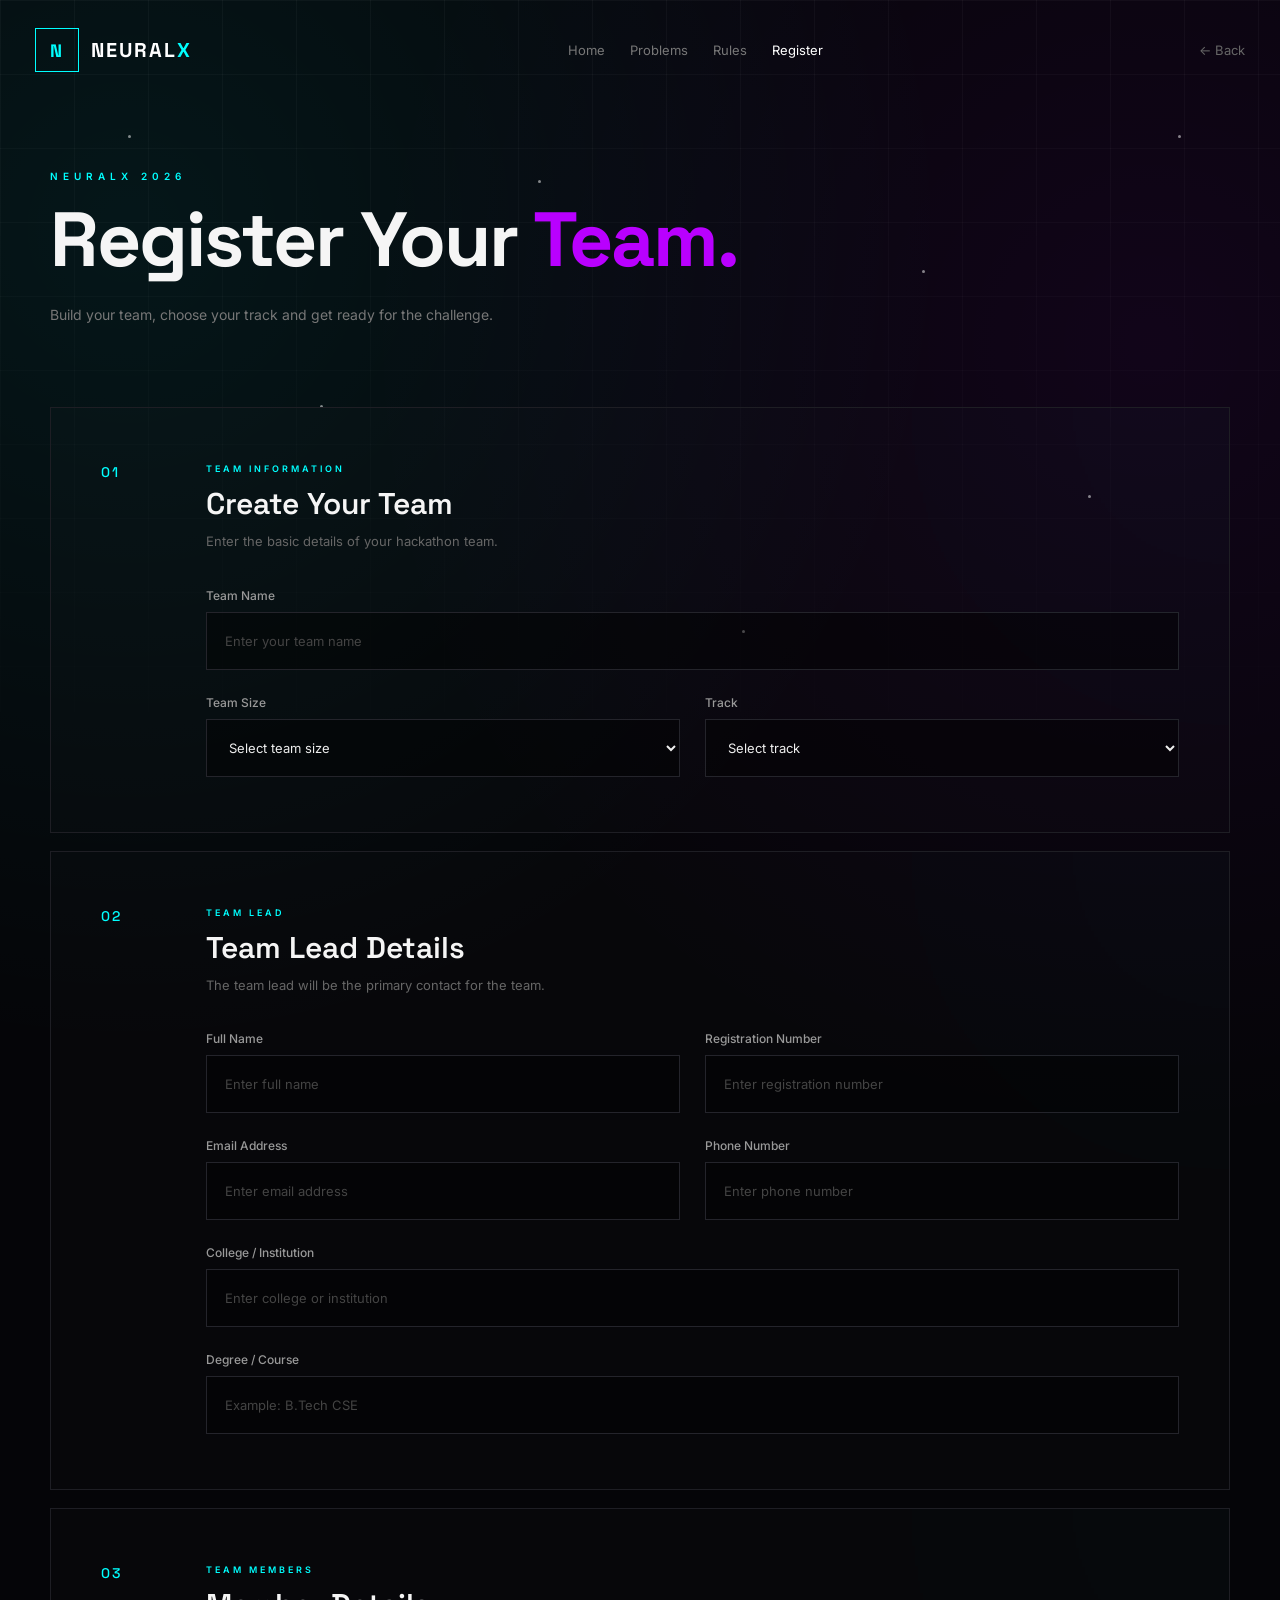
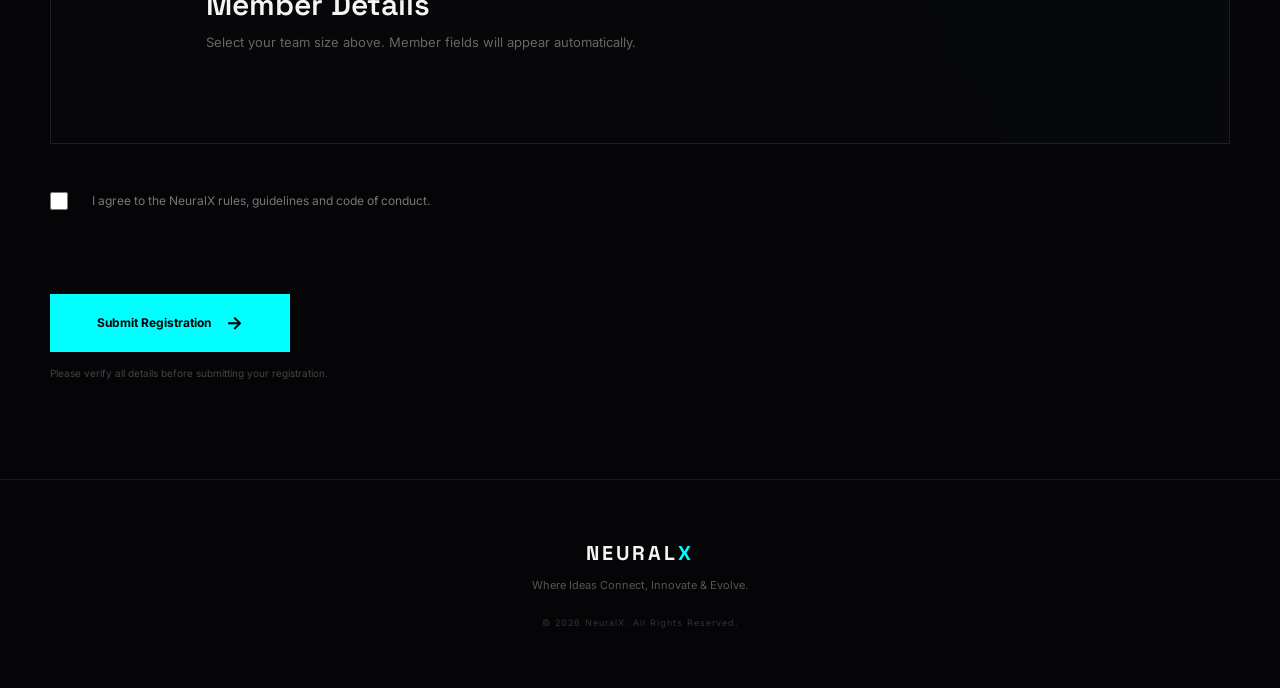
==== pages/register.html @ ec0c3414 "Deploy NeuralX" ====
<!DOCTYPE html>
<html lang="en">

<head>

    <meta charset="UTF-8">

    <meta
        name="viewport"
        content="width=device-width, initial-scale=1.0"
    >

    <title>
        Register | NeuralX
    </title>


    <link
        rel="stylesheet"
        href="../css/register.css"
    >


    <link
        href="https://fonts.googleapis.com/css2?family=Inter:wght@400;500;600;700;800&family=Space+Grotesk:wght@400;500;600;700&display=swap"
        rel="stylesheet"
    >

</head>


<body>


    <!-- ============================= -->
    <!-- BACKGROUND -->
    <!-- ============================= -->

    <div class="background-grid"></div>


    <div class="particles">

        <span></span>
        <span></span>
        <span></span>
        <span></span>
        <span></span>
        <span></span>
        <span></span>

    </div>



    <!-- ============================= -->
    <!-- NAVBAR -->
    <!-- ============================= -->

    <header class="navbar">


        <a
            href="../index.html"
            class="logo"
        >

            <span class="logo-symbol">
                N
            </span>


            <span>
                NEURAL<span>X</span>
            </span>

        </a>


        <nav>

            <a href="../index.html">
                Home
            </a>

            <a href="problems.html">
                Problems
            </a>

            <a href="rules.html">
                Rules
            </a>

            <a
                href="register.html"
                class="active"
            >
                Register
            </a>

        </nav>


        <a
            href="../index.html"
            class="back-button"
        >
            ← Back
        </a>

    </header>



    <!-- ============================= -->
    <!-- HEADER -->
    <!-- ============================= -->

    <section class="register-header">


        <span class="section-label">
            NEURALX 2026
        </span>


        <h1>

            Register Your
            <span>Team.</span>

        </h1>


        <p>

            Build your team, choose your track
            and get ready for the challenge.

        </p>

    </section>



    <!-- ============================= -->
    <!-- REGISTRATION FORM -->
    <!-- ============================= -->

    <main class="registration-container">


        <form
            id="registrationForm"
        >


            <!-- ============================= -->
            <!-- TEAM INFORMATION -->
            <!-- ============================= -->

            <section class="form-section">


                <div class="section-number">
                    01
                </div>


                <div class="form-section-content">


                    <span class="form-label">
                        TEAM INFORMATION
                    </span>


                    <h2>
                        Create Your Team
                    </h2>


                    <p class="section-description">
                        Enter the basic details of your
                        hackathon team.
                    </p>



                    <div class="form-grid">


                        <!-- TEAM NAME -->

                        <div class="form-group full-width">

                            <label for="teamName">
                                Team Name
                            </label>

                            <input
                                type="text"
                                id="teamName"
                                name="teamName"
                                placeholder="Enter your team name"
                                required
                            >

                        </div>



                        <!-- TEAM SIZE -->

                        <div class="form-group">

                            <label for="teamSize">
                                Team Size
                            </label>

                            <select
                                id="teamSize"
                                name="teamSize"
                                required
                            >

                                <option value="">
                                    Select team size
                                </option>

                                <option value="2">
                                    2 Members
                                </option>

                                <option value="3">
                                    3 Members
                                </option>

                                <option value="4">
                                    4 Members
                                </option>

                            </select>

                        </div>



                        <!-- TRACK -->

                        <div class="form-group">

                            <label for="track">
                                Track
                            </label>

                            <select
                                id="track"
                                name="track"
                                required
                            >

                                <option value="">
                                    Select track
                                </option>

                                <option value="AI">
                                    Artificial Intelligence
                                </option>

                                <option value="Full Stack">
                                    Full Stack
                                </option>

                                <option value="Cybersecurity">
                                    Cybersecurity
                                </option>

                            </select>

                        </div>


                    </div>


                </div>

            </section>



            <!-- ============================= -->
            <!-- TEAM LEAD -->
            <!-- ============================= -->

            <section class="form-section">


                <div class="section-number">
                    02
                </div>


                <div class="form-section-content">


                    <span class="form-label">
                        TEAM LEAD
                    </span>


                    <h2>
                        Team Lead Details
                    </h2>


                    <p class="section-description">
                        The team lead will be the primary
                        contact for the team.
                    </p>



                    <div class="form-grid">


                        <!-- NAME -->

                        <div class="form-group">

                            <label for="leadName">
                                Full Name
                            </label>

                            <input
                                type="text"
                                id="leadName"
                                name="leadName"
                                placeholder="Enter full name"
                                required
                            >

                        </div>



                        <!-- REGISTRATION NUMBER -->

                        <div class="form-group">

                            <label for="regNo">
                                Registration Number
                            </label>

                            <input
                                type="text"
                                id="regNo"
                                name="regNo"
                                placeholder="Enter registration number"
                                required
                            >

                        </div>



                        <!-- EMAIL -->

                        <div class="form-group">

                            <label for="leadEmail">
                                Email Address
                            </label>

                            <input
                                type="email"
                                id="leadEmail"
                                name="leadEmail"
                                placeholder="Enter email address"
                                required
                            >

                        </div>



                        <!-- PHONE -->

                        <div class="form-group">

                            <label for="leadPhone">
                                Phone Number
                            </label>

                            <input
                                type="tel"
                                id="leadPhone"
                                name="leadPhone"
                                placeholder="Enter phone number"
                                required
                            >

                        </div>



                        <!-- COLLEGE -->

                        <div class="form-group full-width">

                            <label for="college">
                                College / Institution
                            </label>

                            <input
                                type="text"
                                id="college"
                                name="college"
                                placeholder="Enter college or institution"
                                required
                            >

                        </div>



                        <!-- DEGREE -->

                        <div class="form-group full-width">

                            <label for="degree">
                                Degree / Course
                            </label>

                            <input
                                type="text"
                                id="degree"
                                name="degree"
                                placeholder="Example: B.Tech CSE"
                                required
                            >

                        </div>


                    </div>


                </div>

            </section>



            <!-- ============================= -->
            <!-- TEAM MEMBERS -->
            <!-- ============================= -->

            <section class="form-section">


                <div class="section-number">
                    03
                </div>


                <div class="form-section-content">


                    <span class="form-label">
                        TEAM MEMBERS
                    </span>


                    <h2>
                        Member Details
                    </h2>


                    <p class="section-description">
                        Select your team size above.
                        Member fields will appear automatically.
                    </p>



                    <div
                        id="membersContainer"
                    >

                        <!-- MEMBER 02 WILL BE GENERATED HERE -->

                    </div>


                </div>

            </section>



            <!-- ============================= -->
            <!-- TERMS -->
            <!-- ============================= -->

            <section class="terms-section">


                <label class="checkbox-container">

                    <input
                        type="checkbox"
                        id="agree"
                        required
                    >

                    <span class="custom-checkbox"></span>

                    <span class="terms-text">

                        I agree to the NeuralX rules,
                        guidelines and code of conduct.

                    </span>

                </label>


            </section>



            <!-- ============================= -->
            <!-- MESSAGE -->
            <!-- ============================= -->

            <div
                id="formMessage"
                class="form-message"
            ></div>



            <!-- ============================= -->
            <!-- SUBMIT -->
            <!-- ============================= -->

            <div class="submit-section">


                <button
                    type="submit"
                    class="submit-button"
                >

                    Submit Registration

                    <span>
                        →
                    </span>

                </button>


                <p>
                    Please verify all details before
                    submitting your registration.
                </p>


            </div>


        </form>


    </main>



    <!-- ============================= -->
    <!-- FOOTER -->
    <!-- ============================= -->

    <footer>


        <div class="footer-logo">
            NEURAL<span>X</span>
        </div>


        <p>
            Where Ideas Connect,
            Innovate &amp; Evolve.
        </p>


        <div class="copyright">
            © 2026 NeuralX.
            All Rights Reserved.
        </div>


    </footer>



    <script src="../js/register.js"></script>

</body>

</html>
---- css/register.css ----
/* =========================================================
   NEURALX REGISTRATION PAGE
   ========================================================= */


/* =========================================================
   RESET
   ========================================================= */

* {
    margin: 0;
    padding: 0;
    box-sizing: border-box;
}


html {
    scroll-behavior: smooth;
}


body {
    min-height: 100vh;

    background:
        radial-gradient(
            circle at 10% 10%,
            rgba(0, 255, 255, 0.07),
            transparent 35%
        ),
        radial-gradient(
            circle at 90% 15%,
            rgba(180, 0, 255, 0.07),
            transparent 35%
        ),
        #050508;

    color: #f5f5f5;

    font-family:
        "Inter",
        sans-serif;

    overflow-x: hidden;
}


/* =========================================================
   BACKGROUND GRID
   ========================================================= */

.background-grid {
    position: fixed;

    inset: 0;

    z-index: -5;

    pointer-events: none;

    background-image:
        linear-gradient(
            rgba(255, 255, 255, 0.035) 1px,
            transparent 1px
        ),
        linear-gradient(
            90deg,
            rgba(255, 255, 255, 0.035) 1px,
            transparent 1px
        );

    background-size: 74px 74px;

    mask-image:
        linear-gradient(
            to bottom,
            black,
            transparent 95%
        );
}


/* =========================================================
   PARTICLES
   ========================================================= */

.particles {
    position: fixed;

    inset: 0;

    z-index: -3;

    pointer-events: none;

    overflow: hidden;
}


.particles span {
    position: absolute;

    width: 3px;
    height: 3px;

    background: #ffffff;

    border-radius: 50%;

    opacity: 0.5;

    animation:
        particleFloat
        10s
        linear
        infinite;
}


.particles span:nth-child(1) {
    left: 10%;
    top: 15%;
}


.particles span:nth-child(2) {
    left: 25%;
    top: 45%;

    animation-delay: 2s;
}


.particles span:nth-child(3) {
    left: 42%;
    top: 20%;

    animation-delay: 4s;
}


.particles span:nth-child(4) {
    left: 58%;
    top: 70%;

    animation-delay: 1s;
}


.particles span:nth-child(5) {
    left: 72%;
    top: 30%;

    animation-delay: 3s;
}


.particles span:nth-child(6) {
    left: 85%;
    top: 55%;

    animation-delay: 5s;
}


.particles span:nth-child(7) {
    left: 92%;
    top: 15%;

    animation-delay: 2.5s;
}


@keyframes particleFloat {

    0% {
        transform: translateY(0);
    }

    50% {
        transform: translateY(-25px);
    }

    100% {
        transform: translateY(0);
    }

}


/* =========================================================
   NAVBAR
   ========================================================= */

.navbar {
    width: 100%;

    max-width: 1320px;

    height: 100px;

    margin: 0 auto;

    padding: 0 35px;

    display: flex;

    align-items: center;

    justify-content: space-between;

    position: relative;

    z-index: 10;
}


/* =========================================================
   LOGO
   ========================================================= */

.logo {
    display: flex;

    align-items: center;

    gap: 12px;

    text-decoration: none;

    color: #ffffff;

    font-family:
        "Space Grotesk",
        sans-serif;

    font-size: 20px;

    font-weight: 700;

    letter-spacing: 2px;
}


.logo span span {
    color: #00ffff;
}


.logo-symbol {
    width: 44px;
    height: 44px;

    display: flex;

    align-items: center;
    justify-content: center;

    border: 1px solid #00ffff;

    color: #00ffff;

    font-family:
        "Space Grotesk",
        sans-serif;

    font-size: 18px;
}


/* =========================================================
   NAVIGATION
   ========================================================= */

.navbar nav {
    display: flex;

    align-items: center;

    gap: 25px;
}


.navbar nav a {
    color: #777;

    text-decoration: none;

    font-size: 13px;

    transition:
        color 0.25s ease;
}


.navbar nav a:hover,
.navbar nav a.active {
    color: #ffffff;
}


/* =========================================================
   BACK BUTTON
   ========================================================= */

.back-button {
    color: #666;

    text-decoration: none;

    font-size: 13px;

    transition:
        color 0.25s ease;
}


.back-button:hover {
    color: #00ffff;
}


/* =========================================================
   REGISTER HEADER
   ========================================================= */

.register-header {
    width: 100%;

    max-width: 1250px;

    margin: 0 auto;

    padding: 70px 35px 80px;
}


.section-label {
    display: block;

    color: #00ffff;

    font-size: 10px;

    font-weight: 600;

    letter-spacing: 5px;

    margin-bottom: 20px;
}


.register-header h1 {
    font-family:
        "Space Grotesk",
        sans-serif;

    font-size: clamp(
        48px,
        6vw,
        78px
    );

    line-height: 0.98;

    font-weight: 700;

    letter-spacing: -2px;
}


.register-header h1 span {
    color: #b900ff;
}


.register-header p {
    max-width: 650px;

    margin-top: 25px;

    color: #777;

    font-size: 14px;

    line-height: 1.8;
}


/* =========================================================
   REGISTRATION CONTAINER
   ========================================================= */

.registration-container {
    width: 100%;

    max-width: 1250px;

    margin: 0 auto;

    padding: 0 35px 100px;
}


/* =========================================================
   FORM
   ========================================================= */

#registrationForm {
    width: 100%;
}


/* =========================================================
   FORM SECTION
   ========================================================= */

.form-section {
    width: 100%;

    display: grid;

    grid-template-columns:
        70px 1fr;

    gap: 35px;

    padding: 55px 50px;

    margin-bottom: 18px;

    border: 1px solid #1e1e24;

    background:
        rgba(
            255,
            255,
            255,
            0.012
        );

    position: relative;

    overflow: hidden;
}


.form-section::before {
    content: "";

    position: absolute;

    width: 350px;
    height: 350px;

    top: -180px;
    right: -180px;

    background: #00ffff;

    filter: blur(170px);

    opacity: 0.025;

    pointer-events: none;
}


/* =========================================================
   SECTION NUMBER
   ========================================================= */

.section-number {
    color: #00ffff;

    font-family:
        "Space Grotesk",
        sans-serif;

    font-size: 14px;

    font-weight: 500;

    letter-spacing: 2px;
}


/* =========================================================
   FORM SECTION CONTENT
   ========================================================= */

.form-section-content {
    width: 100%;

    min-width: 0;
}


.form-label {
    display: block;

    color: #00ffff;

    font-size: 9px;

    font-weight: 600;

    letter-spacing: 3px;

    margin-bottom: 12px;
}


.form-section h2 {
    font-family:
        "Space Grotesk",
        sans-serif;

    font-size: 30px;

    line-height: 1.2;

    font-weight: 600;
}


.section-description {
    color: #666;

    font-size: 13px;

    line-height: 1.7;

    margin-top: 8px;

    margin-bottom: 35px;
}


/* =========================================================
   FORM GRID
   ========================================================= */

.form-grid {
    width: 100%;

    display: grid;

    grid-template-columns:
        repeat(2, minmax(0, 1fr));

    gap: 25px;
}


/* =========================================================
   FORM GROUP
   ========================================================= */

.form-group {
    width: 100%;

    min-width: 0;
}


.form-group.full-width {
    grid-column: 1 / -1;
}


.form-group label {
    display: block;

    margin-bottom: 9px;

    color: #999;

    font-size: 12px;

    font-weight: 500;
}


/* =========================================================
   INPUTS
   ========================================================= */

.form-group input,
.form-group select {
    width: 100%;

    height: 58px;

    padding: 0 18px;

    border: 1px solid #24242b;

    outline: none;

    background:
        rgba(
            0,
            0,
            0,
            0.45
        );

    color: #eeeeee;

    font-family:
        "Inter",
        sans-serif;

    font-size: 13px;

    transition:
        border-color 0.25s ease,
        box-shadow 0.25s ease,
        background 0.25s ease;
}


.form-group input::placeholder {
    color: #444;
}


.form-group select {
    cursor: pointer;

    appearance: auto;
}


.form-group select option {
    background: #09090d;

    color: #ffffff;
}


.form-group input:hover,
.form-group select:hover {
    border-color: #33333b;
}


.form-group input:focus,
.form-group select:focus {

    border-color: #00ffff;

    background:
        rgba(
            0,
            255,
            255,
            0.015
        );

    box-shadow:
        0 0 0 1px
        rgba(
            0,
            255,
            255,
            0.08
        );
}


/* =========================================================
   TEAM MEMBERS
   ========================================================= */

#membersContainer {
    width: 100%;

    display: flex;

    flex-direction: column;

    gap: 18px;
}


/* =========================================================
   MEMBER CARD
   ========================================================= */

.member-card {
    width: 100%;

    padding: 32px;

    border: 1px solid #202027;

    background:
        rgba(
            0,
            0,
            0,
            0.18
        );

    position: relative;

    transition:
        border-color 0.25s ease;
}


.member-card:hover {
    border-color:
        rgba(
            0,
            255,
            255,
            0.3
        );
}


/* =========================================================
   MEMBER HEADER
   ========================================================= */

.member-header {
    width: 100%;

    display: flex;

    align-items: center;

    justify-content: space-between;

    margin-bottom: 28px;

    padding-bottom: 15px;

    border-bottom: 1px solid #1c1c21;
}


.member-number {
    color: #00ffff;

    font-family:
        "Space Grotesk",
        sans-serif;

    font-size: 13px;

    font-weight: 600;

    letter-spacing: 2px;
}


.member-header span {
    color: #444;

    font-size: 9px;

    letter-spacing: 2px;
}


/* =========================================================
   TERMS
   ========================================================= */

.terms-section {
    width: 100%;

    padding: 30px 0;
}


.checkbox-container {
    display: flex;

    align-items: center;

    gap: 12px;

    cursor: pointer;

    color: #777;

    font-size: 12px;
}


.checkbox-container input {
    width: 18px;
    height: 18px;

    accent-color: #00ffff;

    cursor: pointer;
}


.terms-text {
    line-height: 1.5;
}


/* =========================================================
   FORM MESSAGE
   ========================================================= */

.form-message {
    width: 100%;

    min-height: 24px;

    margin-bottom: 20px;

    font-size: 12px;

    line-height: 1.6;
}


.form-message.success {
    color: #00ffff;
}


.form-message.error {
    color: #ff4d9d;
}


.form-message.loading {
    color: #777;
}


/* =========================================================
   SUBMIT SECTION
   ========================================================= */

.submit-section {
    width: 100%;

    padding-top: 10px;
}


.submit-button {
    min-width: 240px;

    height: 58px;

    padding: 0 28px;

    border: none;

    background: #00ffff;

    color: #030306;

    font-family:
        "Inter",
        sans-serif;

    font-size: 12px;

    font-weight: 700;

    cursor: pointer;

    display: inline-flex;

    align-items: center;

    justify-content: center;

    gap: 15px;

    transition:
        transform 0.25s ease,
        box-shadow 0.25s ease;
}


.submit-button span {
    font-size: 18px;
}


.submit-button:hover {
    transform: translateY(-3px);

    box-shadow:
        0 0 35px
        rgba(
            0,
            255,
            255,
            0.25
        );
}


.submit-button:active {
    transform: translateY(0);
}


.submit-section > p {
    margin-top: 15px;

    color: #444;

    font-size: 10px;
}


/* =========================================================
   FOOTER
   ========================================================= */

footer {
    width: 100%;

    border-top: 1px solid #19191e;

    padding: 60px 35px;

    text-align: center;
}


.footer-logo {
    font-family:
        "Space Grotesk",
        sans-serif;

    font-size: 20px;

    font-weight: 700;

    letter-spacing: 3px;
}


.footer-logo span {
    color: #00ffff;
}


footer p {
    margin-top: 12px;

    color: #555;

    font-size: 11px;
}


.copyright {
    margin-top: 25px;

    color: #333;

    font-size: 9px;

    letter-spacing: 1px;
}


/* =========================================================
   LARGE TABLET
   ========================================================= */

@media (max-width: 1050px) {

    .navbar {
        padding: 0 25px;
    }


    .register-header {
        padding-left: 25px;
        padding-right: 25px;
    }


    .registration-container {
        padding-left: 25px;
        padding-right: 25px;
    }


    .form-section {
        padding: 45px 35px;
    }

}


/* =========================================================
   TABLET
   ========================================================= */

@media (max-width: 850px) {

    .navbar {
        height: 85px;
    }


    .navbar nav {
        gap: 15px;
    }


    .navbar nav a {
        font-size: 11px;
    }


    .back-button {
        display: none;
    }


    .form-section {
        grid-template-columns: 1fr;

        gap: 15px;
    }


    .section-number {
        margin-bottom: 5px;
    }

}


/* =========================================================
   MOBILE
   ========================================================= */

@media (max-width: 650px) {

    .navbar {
        height: auto;

        padding: 20px;

        flex-wrap: wrap;

        gap: 20px;
    }


    .logo {
        font-size: 17px;
    }


    .logo-symbol {
        width: 38px;
        height: 38px;
    }


    .navbar nav {
        width: 100%;

        order: 3;

        justify-content: center;

        flex-wrap: wrap;

        gap: 15px;
    }


    .register-header {
        padding:
            65px
            20px
            55px;
    }


    .register-header h1 {
        font-size: 48px;

        letter-spacing: -1.5px;
    }


    .registration-container {
        padding:
            0
            20px
            70px;
    }


    .form-section {
        padding: 32px 22px;

        margin-bottom: 14px;
    }


    .form-section h2 {
        font-size: 26px;
    }


    .form-grid {
        grid-template-columns: 1fr;

        gap: 20px;
    }


    .form-group.full-width {
        grid-column: auto;
    }


    .member-card {
        padding: 22px;
    }


    .member-header {
        align-items: flex-start;

        gap: 10px;

        flex-direction: column;
    }


    .submit-button {
        width: 100%;
    }


    footer {
        padding:
            50px
            20px;
    }

}
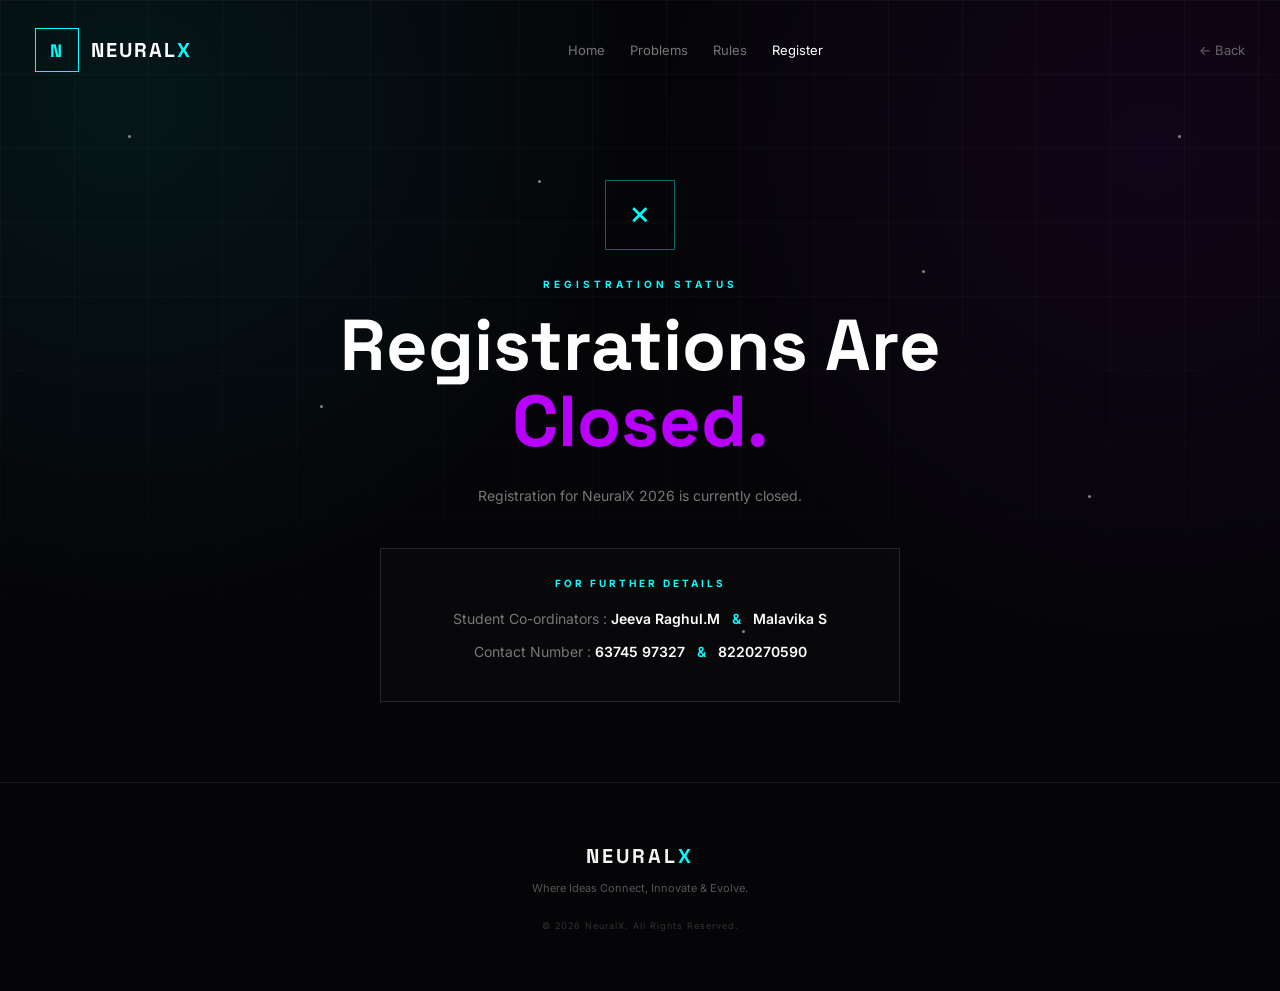
==== commit be25a747: "Close registration page" ====
--- a/pages/register.html
+++ b/pages/register.html
@@ -10,16 +10,12 @@
         content="width=device-width, initial-scale=1.0"
     >
 
-    <title>
-        Register | NeuralX
-    </title>
-
+    <title>Register | NeuralX</title>
 
     <link
         rel="stylesheet"
         href="../css/register.css"
     >
-
 
     <link
         href="https://fonts.googleapis.com/css2?family=Inter:wght@400;500;600;700;800&family=Space+Grotesk:wght@400;500;600;700&display=swap"
@@ -29,7 +25,7 @@
 </head>
 
 
-<body>
+<body class="registration-closed">
 
 
     <!-- ============================= -->
@@ -37,7 +33,6 @@
     <!-- ============================= -->
 
     <div class="background-grid"></div>
-
 
     <div class="particles">
 
@@ -52,13 +47,11 @@
     </div>
 
 
-
     <!-- ============================= -->
     <!-- NAVBAR -->
     <!-- ============================= -->
 
     <header class="navbar">
-
 
         <a
             href="../index.html"
@@ -68,7 +61,6 @@
             <span class="logo-symbol">
                 N
             </span>
-
 
             <span>
                 NEURAL<span>X</span>
@@ -111,472 +103,68 @@
     </header>
 
 
-
     <!-- ============================= -->
-    <!-- HEADER -->
+    <!-- REGISTRATION CLOSED -->
     <!-- ============================= -->
 
-    <section class="register-header">
+    <main class="registration-closed-page">
 
 
-        <span class="section-label">
-            NEURALX 2026
+        <div class="closed-icon">
+            ×
+        </div>
+
+
+        <span class="closed-label">
+            REGISTRATION STATUS
         </span>
 
 
         <h1>
-
-            Register Your
-            <span>Team.</span>
-
+            Registrations Are
+            <strong>Closed.</strong>
         </h1>
 
 
-        <p>
-
-            Build your team, choose your track
-            and get ready for the challenge.
-
+        <p class="closed-description">
+            Registration for NeuralX 2026 is currently closed.
         </p>
 
-    </section>
+
+        <!-- ============================= -->
+        <!-- COORDINATOR DETAILS -->
+        <!-- ============================= -->
+
+        <div class="coordinator-section">
+
+            <span class="coordinator-title">
+                FOR FURTHER DETAILS
+            </span>
 
 
-
-    <!-- ============================= -->
-    <!-- REGISTRATION FORM -->
-    <!-- ============================= -->
-
-    <main class="registration-container">
+            <p>
+                Student Co-ordinators :
+                <strong>Jeeva Raghul.M</strong>
+                <span class="coordinator-separator">
+                    &
+                </span>
+                <strong>Malavika S</strong>
+            </p>
 
 
-        <form
-            id="registrationForm"
-        >
+            <p>
+                Contact Number :
+                <strong>63745 97327</strong>
+                <span class="coordinator-separator">
+                    &
+                </span>
+                <strong>8220270590</strong>
+            </p>
 
-
-            <!-- ============================= -->
-            <!-- TEAM INFORMATION -->
-            <!-- ============================= -->
-
-            <section class="form-section">
-
-
-                <div class="section-number">
-                    01
-                </div>
-
-
-                <div class="form-section-content">
-
-
-                    <span class="form-label">
-                        TEAM INFORMATION
-                    </span>
-
-
-                    <h2>
-                        Create Your Team
-                    </h2>
-
-
-                    <p class="section-description">
-                        Enter the basic details of your
-                        hackathon team.
-                    </p>
-
-
-
-                    <div class="form-grid">
-
-
-                        <!-- TEAM NAME -->
-
-                        <div class="form-group full-width">
-
-                            <label for="teamName">
-                                Team Name
-                            </label>
-
-                            <input
-                                type="text"
-                                id="teamName"
-                                name="teamName"
-                                placeholder="Enter your team name"
-                                required
-                            >
-
-                        </div>
-
-
-
-                        <!-- TEAM SIZE -->
-
-                        <div class="form-group">
-
-                            <label for="teamSize">
-                                Team Size
-                            </label>
-
-                            <select
-                                id="teamSize"
-                                name="teamSize"
-                                required
-                            >
-
-                                <option value="">
-                                    Select team size
-                                </option>
-
-                                <option value="2">
-                                    2 Members
-                                </option>
-
-                                <option value="3">
-                                    3 Members
-                                </option>
-
-                                <option value="4">
-                                    4 Members
-                                </option>
-
-                            </select>
-
-                        </div>
-
-
-
-                        <!-- TRACK -->
-
-                        <div class="form-group">
-
-                            <label for="track">
-                                Track
-                            </label>
-
-                            <select
-                                id="track"
-                                name="track"
-                                required
-                            >
-
-                                <option value="">
-                                    Select track
-                                </option>
-
-                                <option value="AI">
-                                    Artificial Intelligence
-                                </option>
-
-                                <option value="Full Stack">
-                                    Full Stack
-                                </option>
-
-                                <option value="Cybersecurity">
-                                    Cybersecurity
-                                </option>
-
-                            </select>
-
-                        </div>
-
-
-                    </div>
-
-
-                </div>
-
-            </section>
-
-
-
-            <!-- ============================= -->
-            <!-- TEAM LEAD -->
-            <!-- ============================= -->
-
-            <section class="form-section">
-
-
-                <div class="section-number">
-                    02
-                </div>
-
-
-                <div class="form-section-content">
-
-
-                    <span class="form-label">
-                        TEAM LEAD
-                    </span>
-
-
-                    <h2>
-                        Team Lead Details
-                    </h2>
-
-
-                    <p class="section-description">
-                        The team lead will be the primary
-                        contact for the team.
-                    </p>
-
-
-
-                    <div class="form-grid">
-
-
-                        <!-- NAME -->
-
-                        <div class="form-group">
-
-                            <label for="leadName">
-                                Full Name
-                            </label>
-
-                            <input
-                                type="text"
-                                id="leadName"
-                                name="leadName"
-                                placeholder="Enter full name"
-                                required
-                            >
-
-                        </div>
-
-
-
-                        <!-- REGISTRATION NUMBER -->
-
-                        <div class="form-group">
-
-                            <label for="regNo">
-                                Registration Number
-                            </label>
-
-                            <input
-                                type="text"
-                                id="regNo"
-                                name="regNo"
-                                placeholder="Enter registration number"
-                                required
-                            >
-
-                        </div>
-
-
-
-                        <!-- EMAIL -->
-
-                        <div class="form-group">
-
-                            <label for="leadEmail">
-                                Email Address
-                            </label>
-
-                            <input
-                                type="email"
-                                id="leadEmail"
-                                name="leadEmail"
-                                placeholder="Enter email address"
-                                required
-                            >
-
-                        </div>
-
-
-
-                        <!-- PHONE -->
-
-                        <div class="form-group">
-
-                            <label for="leadPhone">
-                                Phone Number
-                            </label>
-
-                            <input
-                                type="tel"
-                                id="leadPhone"
-                                name="leadPhone"
-                                placeholder="Enter phone number"
-                                required
-                            >
-
-                        </div>
-
-
-
-                        <!-- COLLEGE -->
-
-                        <div class="form-group full-width">
-
-                            <label for="college">
-                                College / Institution
-                            </label>
-
-                            <input
-                                type="text"
-                                id="college"
-                                name="college"
-                                placeholder="Enter college or institution"
-                                required
-                            >
-
-                        </div>
-
-
-
-                        <!-- DEGREE -->
-
-                        <div class="form-group full-width">
-
-                            <label for="degree">
-                                Degree / Course
-                            </label>
-
-                            <input
-                                type="text"
-                                id="degree"
-                                name="degree"
-                                placeholder="Example: B.Tech CSE"
-                                required
-                            >
-
-                        </div>
-
-
-                    </div>
-
-
-                </div>
-
-            </section>
-
-
-
-            <!-- ============================= -->
-            <!-- TEAM MEMBERS -->
-            <!-- ============================= -->
-
-            <section class="form-section">
-
-
-                <div class="section-number">
-                    03
-                </div>
-
-
-                <div class="form-section-content">
-
-
-                    <span class="form-label">
-                        TEAM MEMBERS
-                    </span>
-
-
-                    <h2>
-                        Member Details
-                    </h2>
-
-
-                    <p class="section-description">
-                        Select your team size above.
-                        Member fields will appear automatically.
-                    </p>
-
-
-
-                    <div
-                        id="membersContainer"
-                    >
-
-                        <!-- MEMBER 02 WILL BE GENERATED HERE -->
-
-                    </div>
-
-
-                </div>
-
-            </section>
-
-
-
-            <!-- ============================= -->
-            <!-- TERMS -->
-            <!-- ============================= -->
-
-            <section class="terms-section">
-
-
-                <label class="checkbox-container">
-
-                    <input
-                        type="checkbox"
-                        id="agree"
-                        required
-                    >
-
-                    <span class="custom-checkbox"></span>
-
-                    <span class="terms-text">
-
-                        I agree to the NeuralX rules,
-                        guidelines and code of conduct.
-
-                    </span>
-
-                </label>
-
-
-            </section>
-
-
-
-            <!-- ============================= -->
-            <!-- MESSAGE -->
-            <!-- ============================= -->
-
-            <div
-                id="formMessage"
-                class="form-message"
-            ></div>
-
-
-
-            <!-- ============================= -->
-            <!-- SUBMIT -->
-            <!-- ============================= -->
-
-            <div class="submit-section">
-
-
-                <button
-                    type="submit"
-                    class="submit-button"
-                >
-
-                    Submit Registration
-
-                    <span>
-                        →
-                    </span>
-
-                </button>
-
-
-                <p>
-                    Please verify all details before
-                    submitting your registration.
-                </p>
-
-
-            </div>
-
-
-        </form>
+        </div>
 
 
     </main>
-
 
 
     <!-- ============================= -->
@@ -584,7 +172,6 @@
     <!-- ============================= -->
 
     <footer>
-
 
         <div class="footer-logo">
             NEURAL<span>X</span>
@@ -602,12 +189,8 @@
             All Rights Reserved.
         </div>
 
-
     </footer>
 
-
-
-    <script src="../js/register.js"></script>
 
 </body>
 
--- a/css/register.css
+++ b/css/register.css
@@ -1157,4 +1157,221 @@
             20px;
     }
 
+}
+/* =========================================================
+   REGISTRATION CLOSED PAGE
+   ========================================================= */
+
+.registration-closed-page {
+    min-height: 70vh;
+
+    width: 100%;
+
+    display: flex;
+    flex-direction: column;
+
+    align-items: center;
+    justify-content: center;
+
+    text-align: center;
+
+    padding: 80px 20px;
+
+    position: relative;
+
+    z-index: 5;
+}
+
+
+/* Closed Icon */
+
+.closed-icon {
+    width: 70px;
+    height: 70px;
+
+    display: flex;
+    align-items: center;
+    justify-content: center;
+
+    border: 1px solid rgba(0, 255, 255, 0.4);
+
+    color: #00ffff;
+
+    font-family: "Space Grotesk", sans-serif;
+
+    font-size: 38px;
+    font-weight: 400;
+
+    margin-bottom: 28px;
+}
+
+
+/* Status Label */
+
+.closed-label {
+    display: block;
+
+    margin-bottom: 18px;
+
+    color: #00ffff;
+
+    font-size: 10px;
+    font-weight: 700;
+
+    letter-spacing: 4px;
+
+    text-transform: uppercase;
+}
+
+
+/* Main Heading */
+
+.registration-closed-page h1 {
+    margin: 0;
+
+    color: #ffffff;
+
+    font-family: "Space Grotesk", sans-serif;
+
+    font-size: clamp(42px, 6vw, 72px);
+
+    font-weight: 700;
+
+    line-height: 1.05;
+}
+
+
+.registration-closed-page h1 strong {
+    display: block;
+
+    color: #b900ff;
+
+    font-weight: 700;
+}
+
+
+/* Description */
+
+.closed-description {
+    margin: 25px 0 0;
+
+    color: #777;
+
+    font-family: "Inter", sans-serif;
+
+    font-size: 14px;
+
+    line-height: 1.7;
+}
+
+
+/* =========================================================
+   COORDINATOR DETAILS
+   ========================================================= */
+
+.coordinator-section {
+    margin-top: 40px;
+
+    padding: 28px 42px;
+
+    min-width: 520px;
+
+    border: 1px solid rgba(255, 255, 255, 0.12);
+
+    background: rgba(255, 255, 255, 0.015);
+
+    text-align: center;
+}
+
+
+.coordinator-title {
+    display: block;
+
+    margin-bottom: 18px;
+
+    color: #00ffff;
+
+    font-size: 10px;
+
+    font-weight: 700;
+
+    letter-spacing: 3px;
+
+    text-transform: uppercase;
+}
+
+
+.coordinator-section p {
+    margin: 9px 0;
+
+    color: #777;
+
+    font-family: "Inter", sans-serif;
+
+    font-size: 14px;
+
+    line-height: 1.7;
+}
+
+
+.coordinator-section strong {
+    color: #ffffff;
+
+    font-weight: 600;
+}
+
+
+.coordinator-separator {
+    color: #00ffff;
+
+    margin: 0 8px;
+
+    font-weight: 600;
+}
+
+
+/* =========================================================
+   MOBILE
+   ========================================================= */
+
+@media (max-width: 600px) {
+
+    .registration-closed-page {
+        min-height: 70vh;
+
+        padding: 60px 20px;
+    }
+
+
+    .closed-icon {
+        width: 60px;
+        height: 60px;
+
+        font-size: 32px;
+    }
+
+
+    .registration-closed-page h1 {
+        font-size: 40px;
+    }
+
+
+    .closed-description {
+        font-size: 13px;
+    }
+
+
+    .coordinator-section {
+        width: 100%;
+
+        min-width: 0;
+
+        padding: 25px 18px;
+    }
+
+
+    .coordinator-section p {
+        font-size: 12px;
+    }
+
 }
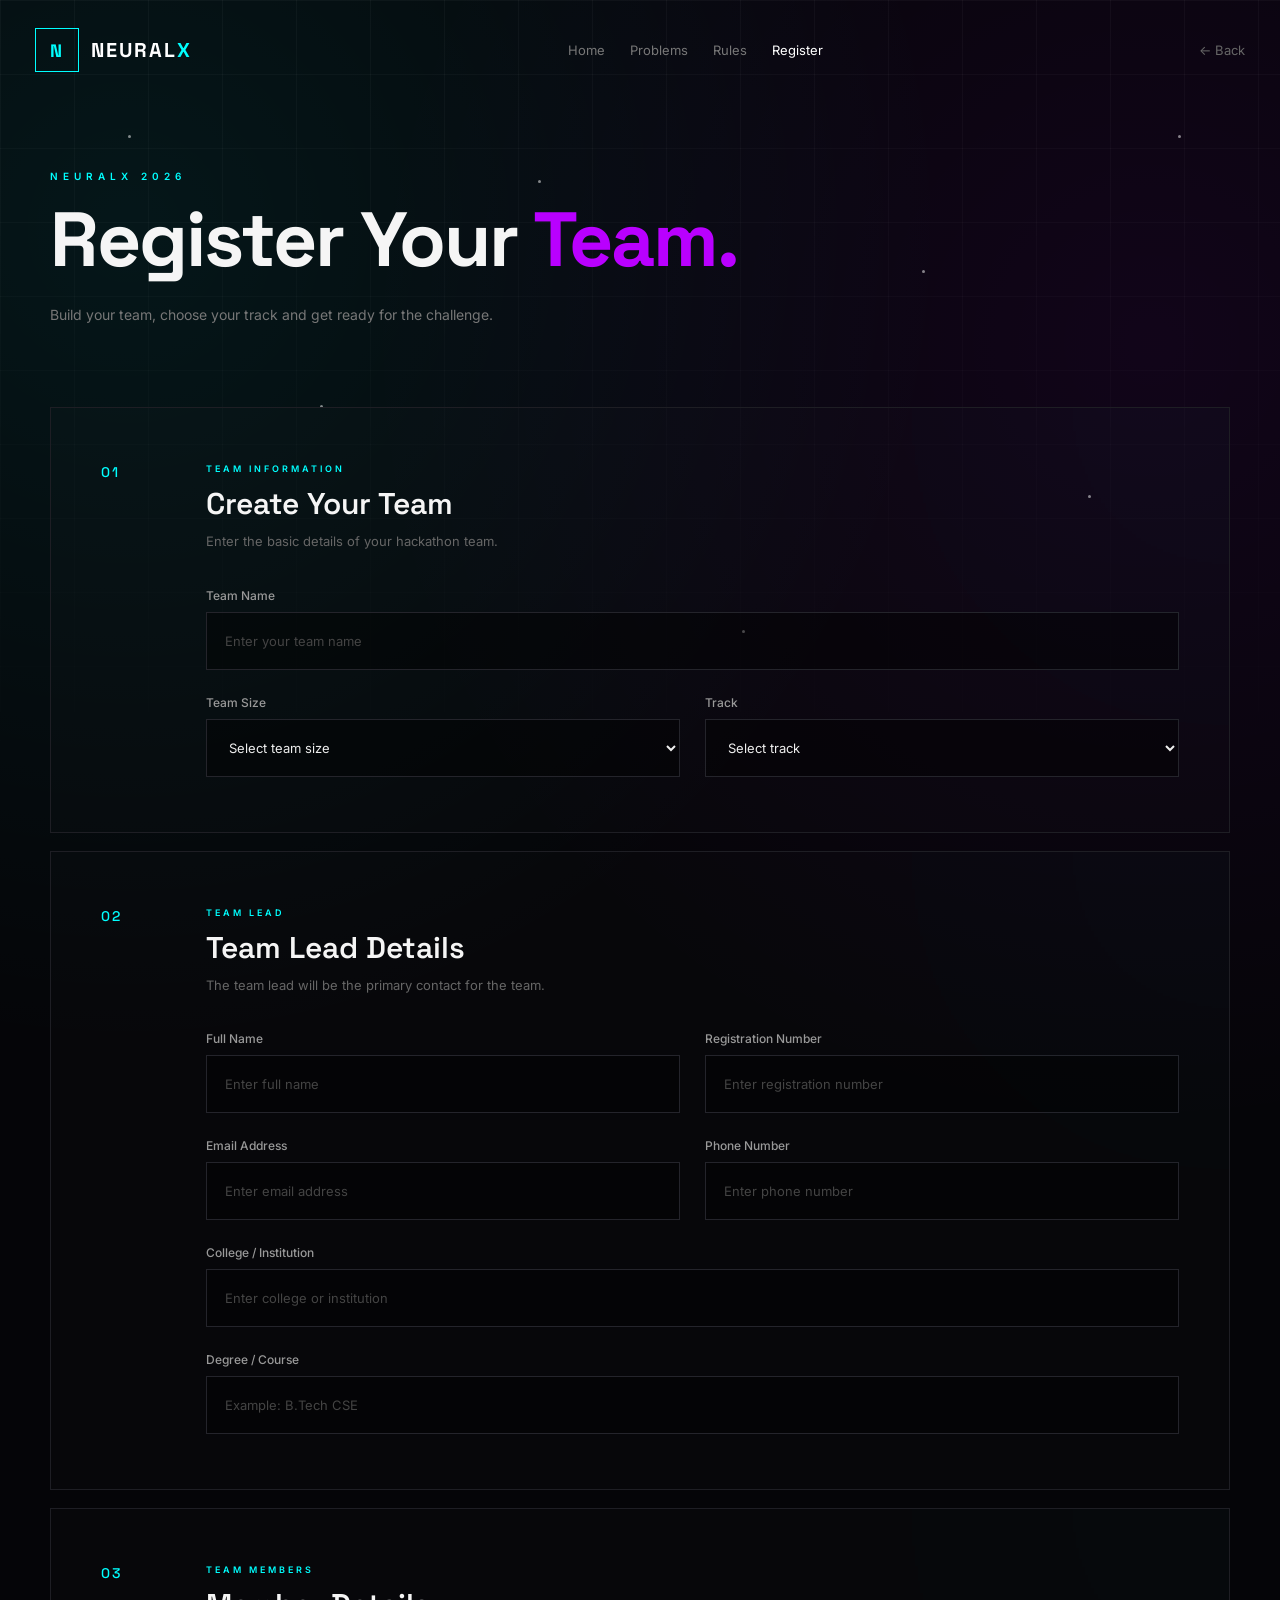
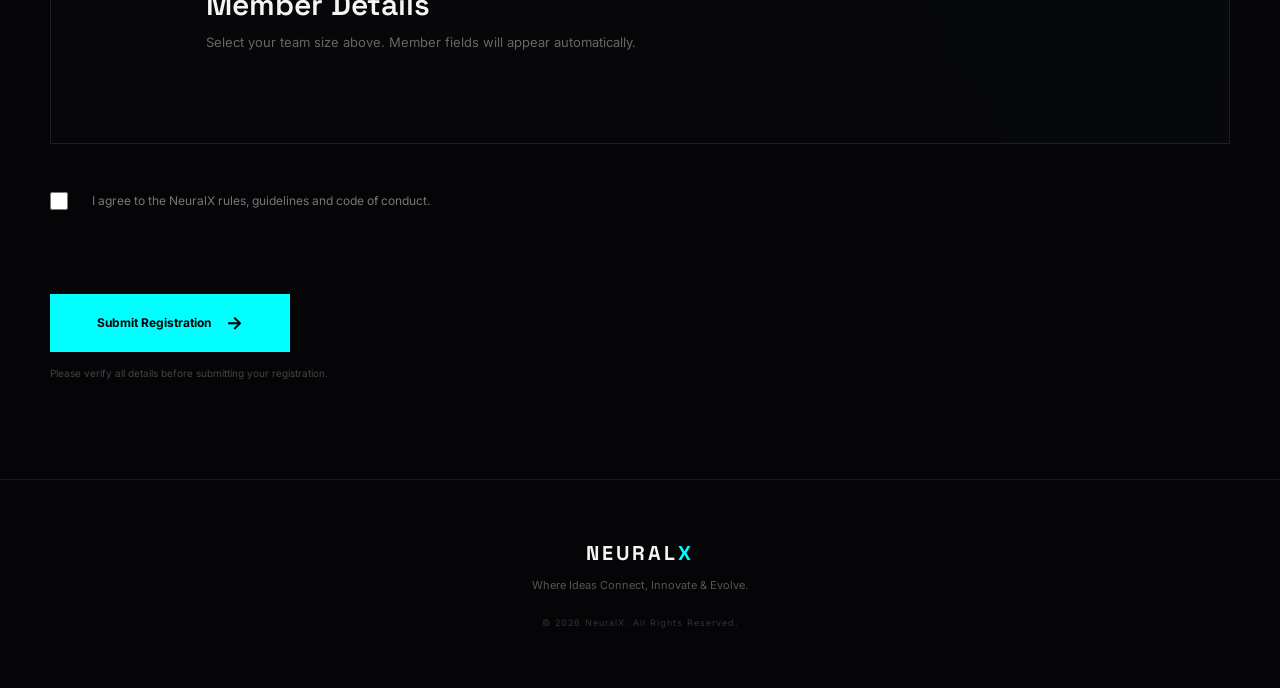
==== commit 9b844f37: "Update registration page" ====
--- a/pages/register.html
+++ b/pages/register.html
@@ -10,7 +10,9 @@
         content="width=device-width, initial-scale=1.0"
     >
 
-    <title>Register | NeuralX</title>
+    <title>
+        Register | NeuralX
+    </title>
 
     <link
         rel="stylesheet"
@@ -24,9 +26,7 @@
 
 </head>
 
-
-<body class="registration-closed">
-
+<body>
 
     <!-- ============================= -->
     <!-- BACKGROUND -->
@@ -67,7 +67,6 @@
             </span>
 
         </a>
-
 
         <nav>
 
@@ -92,7 +91,6 @@
 
         </nav>
 
-
         <a
             href="../index.html"
             class="back-button"
@@ -104,65 +102,419 @@
 
 
     <!-- ============================= -->
-    <!-- REGISTRATION CLOSED -->
-    <!-- ============================= -->
-
-    <main class="registration-closed-page">
-
-
-        <div class="closed-icon">
-            ×
-        </div>
-
-
-        <span class="closed-label">
-            REGISTRATION STATUS
+    <!-- HEADER -->
+    <!-- ============================= -->
+
+    <section class="register-header">
+
+        <span class="section-label">
+            NEURALX 2026
         </span>
 
-
         <h1>
-            Registrations Are
-            <strong>Closed.</strong>
+
+            Register Your
+            <span>Team.</span>
+
         </h1>
 
-
-        <p class="closed-description">
-            Registration for NeuralX 2026 is currently closed.
+        <p>
+
+            Build your team, choose your track
+            and get ready for the challenge.
+
         </p>
 
-
-        <!-- ============================= -->
-        <!-- COORDINATOR DETAILS -->
-        <!-- ============================= -->
-
-        <div class="coordinator-section">
-
-            <span class="coordinator-title">
-                FOR FURTHER DETAILS
-            </span>
-
-
-            <p>
-                Student Co-ordinators :
-                <strong>Jeeva Raghul.M</strong>
-                <span class="coordinator-separator">
-                    &
-                </span>
-                <strong>Malavika S</strong>
-            </p>
-
-
-            <p>
-                Contact Number :
-                <strong>63745 97327</strong>
-                <span class="coordinator-separator">
-                    &
-                </span>
-                <strong>8220270590</strong>
-            </p>
-
-        </div>
-
+    </section>
+
+
+    <!-- ============================= -->
+    <!-- REGISTRATION FORM -->
+    <!-- ============================= -->
+     
+
+    <main class="registration-container">
+
+        <form
+            id="registrationForm"
+        >
+
+            <!-- ============================= -->
+            <!-- TEAM INFORMATION -->
+            <!-- ============================= -->
+
+            <section class="form-section">
+
+                <div class="section-number">
+                    01
+                </div>
+
+                <div class="form-section-content">
+
+                    <span class="form-label">
+                        TEAM INFORMATION
+                    </span>
+
+                    <h2>
+                        Create Your Team
+                    </h2>
+
+                    <p class="section-description">
+                        Enter the basic details of your
+                        hackathon team.
+                    </p>
+
+
+                    <div class="form-grid">
+
+                        <!-- TEAM NAME -->
+
+                        <div class="form-group full-width">
+
+                            <label for="teamName">
+                                Team Name
+                            </label>
+
+                            <input
+                                type="text"
+                                id="teamName"
+                                name="teamName"
+                                placeholder="Enter your team name"
+                                required
+                            >
+
+                        </div>
+
+
+                        <!-- TEAM SIZE -->
+
+                        <div class="form-group">
+
+                            <label for="teamSize">
+                                Team Size
+                            </label>
+
+                            <select
+                                id="teamSize"
+                                name="teamSize"
+                                required
+                            >
+
+                                <option value="">
+                                    Select team size
+                                </option>
+
+                                <option value="2">
+                                    2 Members
+                                </option>
+
+                                <option value="3">
+                                    3 Members
+                                </option>
+
+                                <option value="4">
+                                    4 Members
+                                </option>
+
+                            </select>
+
+                        </div>
+
+
+                        <!-- TRACK -->
+
+                        <div class="form-group">
+
+                            <label for="track">
+                                Track
+                            </label>
+
+                            <select
+                                id="track"
+                                name="track"
+                                required
+                            >
+
+                                <option value="">
+                                    Select track
+                                </option>
+
+                                <option value="AI">
+                                    Artificial Intelligence
+                                </option>
+
+                                <option value="Full Stack">
+                                    Full Stack
+                                </option>
+
+                                <option value="Cybersecurity">
+                                    Cybersecurity
+                                </option>
+                                <option value="HealthTech">HealthTech</option>
+
+                            </select>
+
+                        </div>
+
+                    </div>
+
+                </div>
+
+            </section>
+
+
+            <!-- ============================= -->
+            <!-- TEAM LEAD -->
+            <!-- ============================= -->
+
+            <section class="form-section">
+
+                <div class="section-number">
+                    02
+                </div>
+
+                <div class="form-section-content">
+
+                    <span class="form-label">
+                        TEAM LEAD
+                    </span>
+
+                    <h2>
+                        Team Lead Details
+                    </h2>
+
+                    <p class="section-description">
+                        The team lead will be the primary
+                        contact for the team.
+                    </p>
+
+
+                    <div class="form-grid">
+
+                        <!-- NAME -->
+
+                        <div class="form-group">
+
+                            <label for="leadName">
+                                Full Name
+                            </label>
+
+                            <input
+                                type="text"
+                                id="leadName"
+                                name="leadName"
+                                placeholder="Enter full name"
+                                required
+                            >
+
+                        </div>
+
+
+                        <!-- REGISTRATION NUMBER -->
+
+                        <div class="form-group">
+
+                            <label for="regNo">
+                                Registration Number
+                            </label>
+
+                            <input
+                                type="text"
+                                id="regNo"
+                                name="regNo"
+                                placeholder="Enter registration number"
+                                required
+                            >
+
+                        </div>
+
+
+                        <!-- EMAIL -->
+
+                        <div class="form-group">
+
+                            <label for="leadEmail">
+                                Email Address
+                            </label>
+
+                            <input
+                                type="email"
+                                id="leadEmail"
+                                name="leadEmail"
+                                placeholder="Enter email address"
+                                required
+                            >
+
+                        </div>
+
+
+                        <!-- PHONE -->
+
+                        <div class="form-group">
+
+                            <label for="leadPhone">
+                                Phone Number
+                            </label>
+
+                            <input
+                                type="tel"
+                                id="leadPhone"
+                                name="leadPhone"
+                                placeholder="Enter phone number"
+                                required
+                            >
+
+                        </div>
+
+
+                        <!-- COLLEGE -->
+
+                        <div class="form-group full-width">
+
+                            <label for="college">
+                                College / Institution
+                            </label>
+
+                            <input
+                                type="text"
+                                id="college"
+                                name="college"
+                                placeholder="Enter college or institution"
+                                required
+                            >
+
+                        </div>
+
+
+                        <!-- DEGREE -->
+
+                        <div class="form-group full-width">
+
+                            <label for="degree">
+                                Degree / Course
+                            </label>
+
+                            <input
+                                type="text"
+                                id="degree"
+                                name="degree"
+                                placeholder="Example: B.Tech CSE"
+                                required
+                            >
+
+                        </div>
+
+                    </div>
+
+                </div>
+
+            </section>
+
+
+            <!-- ============================= -->
+            <!-- TEAM MEMBERS -->
+            <!-- ============================= -->
+
+            <section class="form-section">
+
+                <div class="section-number">
+                    03
+                </div>
+
+                <div class="form-section-content">
+
+                    <span class="form-label">
+                        TEAM MEMBERS
+                    </span>
+
+                    <h2>
+                        Member Details
+                    </h2>
+
+                    <p class="section-description">
+                        Select your team size above.
+                        Member fields will appear automatically.
+                    </p>
+
+
+                    <div
+                        id="membersContainer"
+                    >
+
+                        <!-- MEMBER 02 WILL BE GENERATED HERE -->
+
+                    </div>
+
+                </div>
+
+            </section>
+
+
+            <!-- ============================= -->
+            <!-- TERMS -->
+            <!-- ============================= -->
+
+            <section class="terms-section">
+
+                <label class="checkbox-container">
+
+                    <input
+                        type="checkbox"
+                        id="agree"
+                        required
+                    >
+
+                    <span class="custom-checkbox"></span>
+
+                    <span class="terms-text">
+
+                        I agree to the NeuralX rules,
+                        guidelines and code of conduct.
+
+                    </span>
+
+                </label>
+
+            </section>
+
+
+            <!-- ============================= -->
+            <!-- MESSAGE -->
+            <!-- ============================= -->
+
+            <div
+                id="formMessage"
+                class="form-message"
+            ></div>
+
+
+            <!-- ============================= -->
+            <!-- SUBMIT -->
+            <!-- ============================= -->
+
+            <div class="submit-section">
+
+                <button
+                    type="submit"
+                    class="submit-button"
+                >
+
+                    Submit Registration
+
+                    <span>
+                        →
+                    </span>
+
+                </button>
+
+                <p>
+                    Please verify all details before
+                    submitting your registration.
+                </p>
+
+            </div>
+
+        </form>
 
     </main>
 
@@ -176,14 +528,12 @@
         <div class="footer-logo">
             NEURAL<span>X</span>
         </div>
-
 
         <p>
             Where Ideas Connect,
             Innovate &amp; Evolve.
         </p>
 
-
         <div class="copyright">
             © 2026 NeuralX.
             All Rights Reserved.
@@ -192,6 +542,9 @@
     </footer>
 
 
+    <script src="../js/register.js"></script>
+
 </body>
 
-</html>+</html>
+
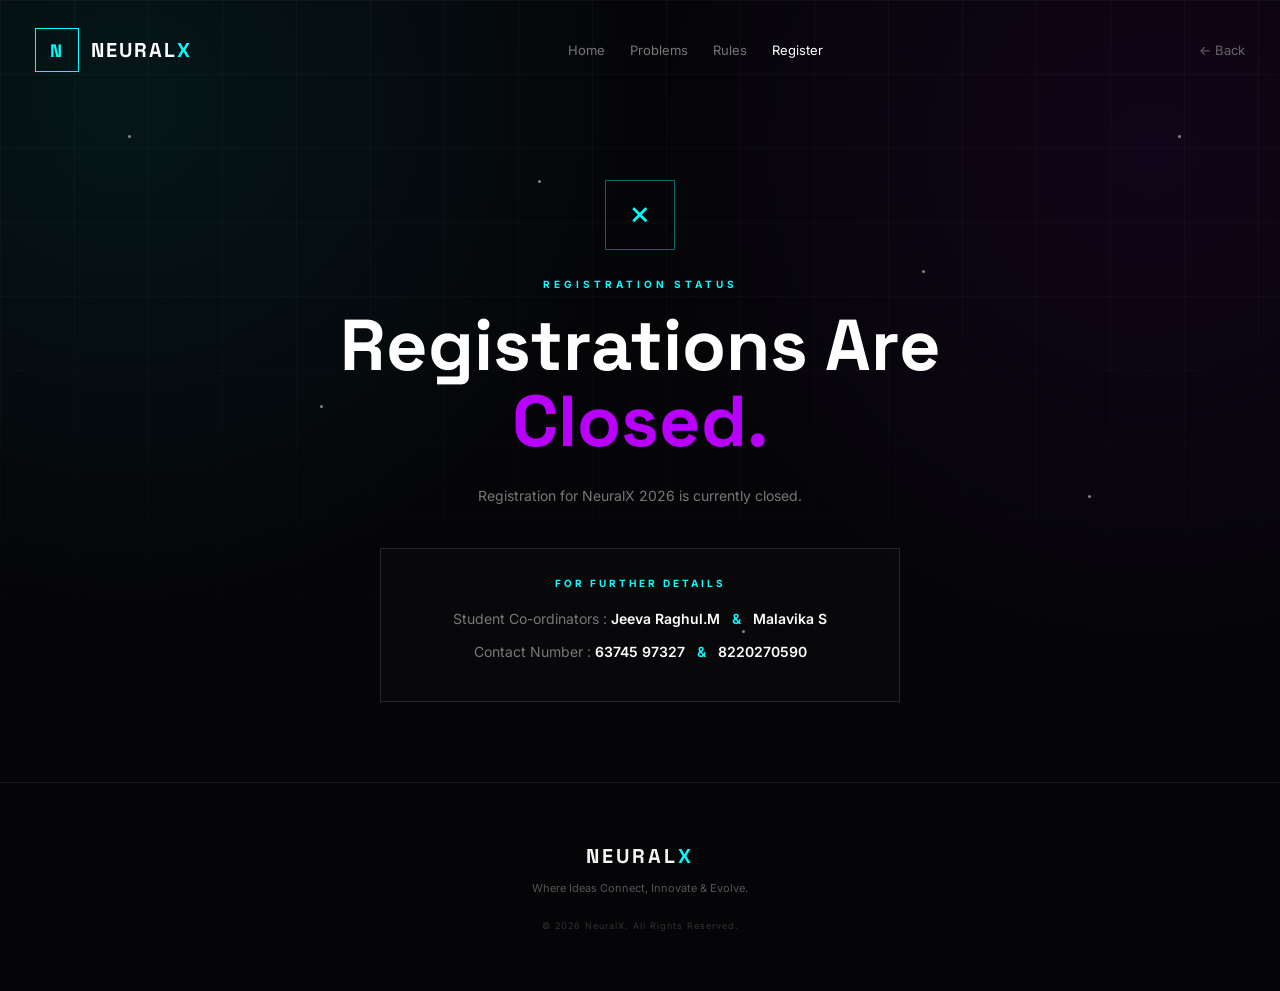
==== commit 14dc329f: "Update registration page" ====
--- a/pages/register.html
+++ b/pages/register.html
@@ -10,9 +10,7 @@
         content="width=device-width, initial-scale=1.0"
     >
 
-    <title>
-        Register | NeuralX
-    </title>
+    <title>Register | NeuralX</title>
 
     <link
         rel="stylesheet"
@@ -26,7 +24,9 @@
 
 </head>
 
-<body>
+
+<body class="registration-closed">
+
 
     <!-- ============================= -->
     <!-- BACKGROUND -->
@@ -68,6 +68,7 @@
 
         </a>
 
+
         <nav>
 
             <a href="../index.html">
@@ -91,6 +92,7 @@
 
         </nav>
 
+
         <a
             href="../index.html"
             class="back-button"
@@ -102,419 +104,65 @@
 
 
     <!-- ============================= -->
-    <!-- HEADER -->
+    <!-- REGISTRATION CLOSED -->
     <!-- ============================= -->
 
-    <section class="register-header">
+    <main class="registration-closed-page">
 
-        <span class="section-label">
-            NEURALX 2026
+
+        <div class="closed-icon">
+            ×
+        </div>
+
+
+        <span class="closed-label">
+            REGISTRATION STATUS
         </span>
 
+
         <h1>
-
-            Register Your
-            <span>Team.</span>
-
+            Registrations Are
+            <strong>Closed.</strong>
         </h1>
 
-        <p>
 
-            Build your team, choose your track
-            and get ready for the challenge.
-
+        <p class="closed-description">
+            Registration for NeuralX 2026 is currently closed.
         </p>
 
-    </section>
+
+        <!-- ============================= -->
+        <!-- COORDINATOR DETAILS -->
+        <!-- ============================= -->
+
+        <div class="coordinator-section">
+
+            <span class="coordinator-title">
+                FOR FURTHER DETAILS
+            </span>
 
 
-    <!-- ============================= -->
-    <!-- REGISTRATION FORM -->
-    <!-- ============================= -->
-     
-
-    <main class="registration-container">
-
-        <form
-            id="registrationForm"
-        >
-
-            <!-- ============================= -->
-            <!-- TEAM INFORMATION -->
-            <!-- ============================= -->
-
-            <section class="form-section">
-
-                <div class="section-number">
-                    01
-                </div>
-
-                <div class="form-section-content">
-
-                    <span class="form-label">
-                        TEAM INFORMATION
-                    </span>
-
-                    <h2>
-                        Create Your Team
-                    </h2>
-
-                    <p class="section-description">
-                        Enter the basic details of your
-                        hackathon team.
-                    </p>
+            <p>
+                Student Co-ordinators :
+                <strong>Jeeva Raghul.M</strong>
+                <span class="coordinator-separator">
+                    &
+                </span>
+                <strong>Malavika S</strong>
+            </p>
 
 
-                    <div class="form-grid">
+            <p>
+                Contact Number :
+                <strong>63745 97327</strong>
+                <span class="coordinator-separator">
+                    &
+                </span>
+                <strong>8220270590</strong>
+            </p>
 
-                        <!-- TEAM NAME -->
+        </div>
 
-                        <div class="form-group full-width">
-
-                            <label for="teamName">
-                                Team Name
-                            </label>
-
-                            <input
-                                type="text"
-                                id="teamName"
-                                name="teamName"
-                                placeholder="Enter your team name"
-                                required
-                            >
-
-                        </div>
-
-
-                        <!-- TEAM SIZE -->
-
-                        <div class="form-group">
-
-                            <label for="teamSize">
-                                Team Size
-                            </label>
-
-                            <select
-                                id="teamSize"
-                                name="teamSize"
-                                required
-                            >
-
-                                <option value="">
-                                    Select team size
-                                </option>
-
-                                <option value="2">
-                                    2 Members
-                                </option>
-
-                                <option value="3">
-                                    3 Members
-                                </option>
-
-                                <option value="4">
-                                    4 Members
-                                </option>
-
-                            </select>
-
-                        </div>
-
-
-                        <!-- TRACK -->
-
-                        <div class="form-group">
-
-                            <label for="track">
-                                Track
-                            </label>
-
-                            <select
-                                id="track"
-                                name="track"
-                                required
-                            >
-
-                                <option value="">
-                                    Select track
-                                </option>
-
-                                <option value="AI">
-                                    Artificial Intelligence
-                                </option>
-
-                                <option value="Full Stack">
-                                    Full Stack
-                                </option>
-
-                                <option value="Cybersecurity">
-                                    Cybersecurity
-                                </option>
-                                <option value="HealthTech">HealthTech</option>
-
-                            </select>
-
-                        </div>
-
-                    </div>
-
-                </div>
-
-            </section>
-
-
-            <!-- ============================= -->
-            <!-- TEAM LEAD -->
-            <!-- ============================= -->
-
-            <section class="form-section">
-
-                <div class="section-number">
-                    02
-                </div>
-
-                <div class="form-section-content">
-
-                    <span class="form-label">
-                        TEAM LEAD
-                    </span>
-
-                    <h2>
-                        Team Lead Details
-                    </h2>
-
-                    <p class="section-description">
-                        The team lead will be the primary
-                        contact for the team.
-                    </p>
-
-
-                    <div class="form-grid">
-
-                        <!-- NAME -->
-
-                        <div class="form-group">
-
-                            <label for="leadName">
-                                Full Name
-                            </label>
-
-                            <input
-                                type="text"
-                                id="leadName"
-                                name="leadName"
-                                placeholder="Enter full name"
-                                required
-                            >
-
-                        </div>
-
-
-                        <!-- REGISTRATION NUMBER -->
-
-                        <div class="form-group">
-
-                            <label for="regNo">
-                                Registration Number
-                            </label>
-
-                            <input
-                                type="text"
-                                id="regNo"
-                                name="regNo"
-                                placeholder="Enter registration number"
-                                required
-                            >
-
-                        </div>
-
-
-                        <!-- EMAIL -->
-
-                        <div class="form-group">
-
-                            <label for="leadEmail">
-                                Email Address
-                            </label>
-
-                            <input
-                                type="email"
-                                id="leadEmail"
-                                name="leadEmail"
-                                placeholder="Enter email address"
-                                required
-                            >
-
-                        </div>
-
-
-                        <!-- PHONE -->
-
-                        <div class="form-group">
-
-                            <label for="leadPhone">
-                                Phone Number
-                            </label>
-
-                            <input
-                                type="tel"
-                                id="leadPhone"
-                                name="leadPhone"
-                                placeholder="Enter phone number"
-                                required
-                            >
-
-                        </div>
-
-
-                        <!-- COLLEGE -->
-
-                        <div class="form-group full-width">
-
-                            <label for="college">
-                                College / Institution
-                            </label>
-
-                            <input
-                                type="text"
-                                id="college"
-                                name="college"
-                                placeholder="Enter college or institution"
-                                required
-                            >
-
-                        </div>
-
-
-                        <!-- DEGREE -->
-
-                        <div class="form-group full-width">
-
-                            <label for="degree">
-                                Degree / Course
-                            </label>
-
-                            <input
-                                type="text"
-                                id="degree"
-                                name="degree"
-                                placeholder="Example: B.Tech CSE"
-                                required
-                            >
-
-                        </div>
-
-                    </div>
-
-                </div>
-
-            </section>
-
-
-            <!-- ============================= -->
-            <!-- TEAM MEMBERS -->
-            <!-- ============================= -->
-
-            <section class="form-section">
-
-                <div class="section-number">
-                    03
-                </div>
-
-                <div class="form-section-content">
-
-                    <span class="form-label">
-                        TEAM MEMBERS
-                    </span>
-
-                    <h2>
-                        Member Details
-                    </h2>
-
-                    <p class="section-description">
-                        Select your team size above.
-                        Member fields will appear automatically.
-                    </p>
-
-
-                    <div
-                        id="membersContainer"
-                    >
-
-                        <!-- MEMBER 02 WILL BE GENERATED HERE -->
-
-                    </div>
-
-                </div>
-
-            </section>
-
-
-            <!-- ============================= -->
-            <!-- TERMS -->
-            <!-- ============================= -->
-
-            <section class="terms-section">
-
-                <label class="checkbox-container">
-
-                    <input
-                        type="checkbox"
-                        id="agree"
-                        required
-                    >
-
-                    <span class="custom-checkbox"></span>
-
-                    <span class="terms-text">
-
-                        I agree to the NeuralX rules,
-                        guidelines and code of conduct.
-
-                    </span>
-
-                </label>
-
-            </section>
-
-
-            <!-- ============================= -->
-            <!-- MESSAGE -->
-            <!-- ============================= -->
-
-            <div
-                id="formMessage"
-                class="form-message"
-            ></div>
-
-
-            <!-- ============================= -->
-            <!-- SUBMIT -->
-            <!-- ============================= -->
-
-            <div class="submit-section">
-
-                <button
-                    type="submit"
-                    class="submit-button"
-                >
-
-                    Submit Registration
-
-                    <span>
-                        →
-                    </span>
-
-                </button>
-
-                <p>
-                    Please verify all details before
-                    submitting your registration.
-                </p>
-
-            </div>
-
-        </form>
 
     </main>
 
@@ -529,10 +177,12 @@
             NEURAL<span>X</span>
         </div>
 
+
         <p>
             Where Ideas Connect,
             Innovate &amp; Evolve.
         </p>
+
 
         <div class="copyright">
             © 2026 NeuralX.
@@ -542,9 +192,6 @@
     </footer>
 
 
-    <script src="../js/register.js"></script>
-
 </body>
 
-</html>
-
+</html>
